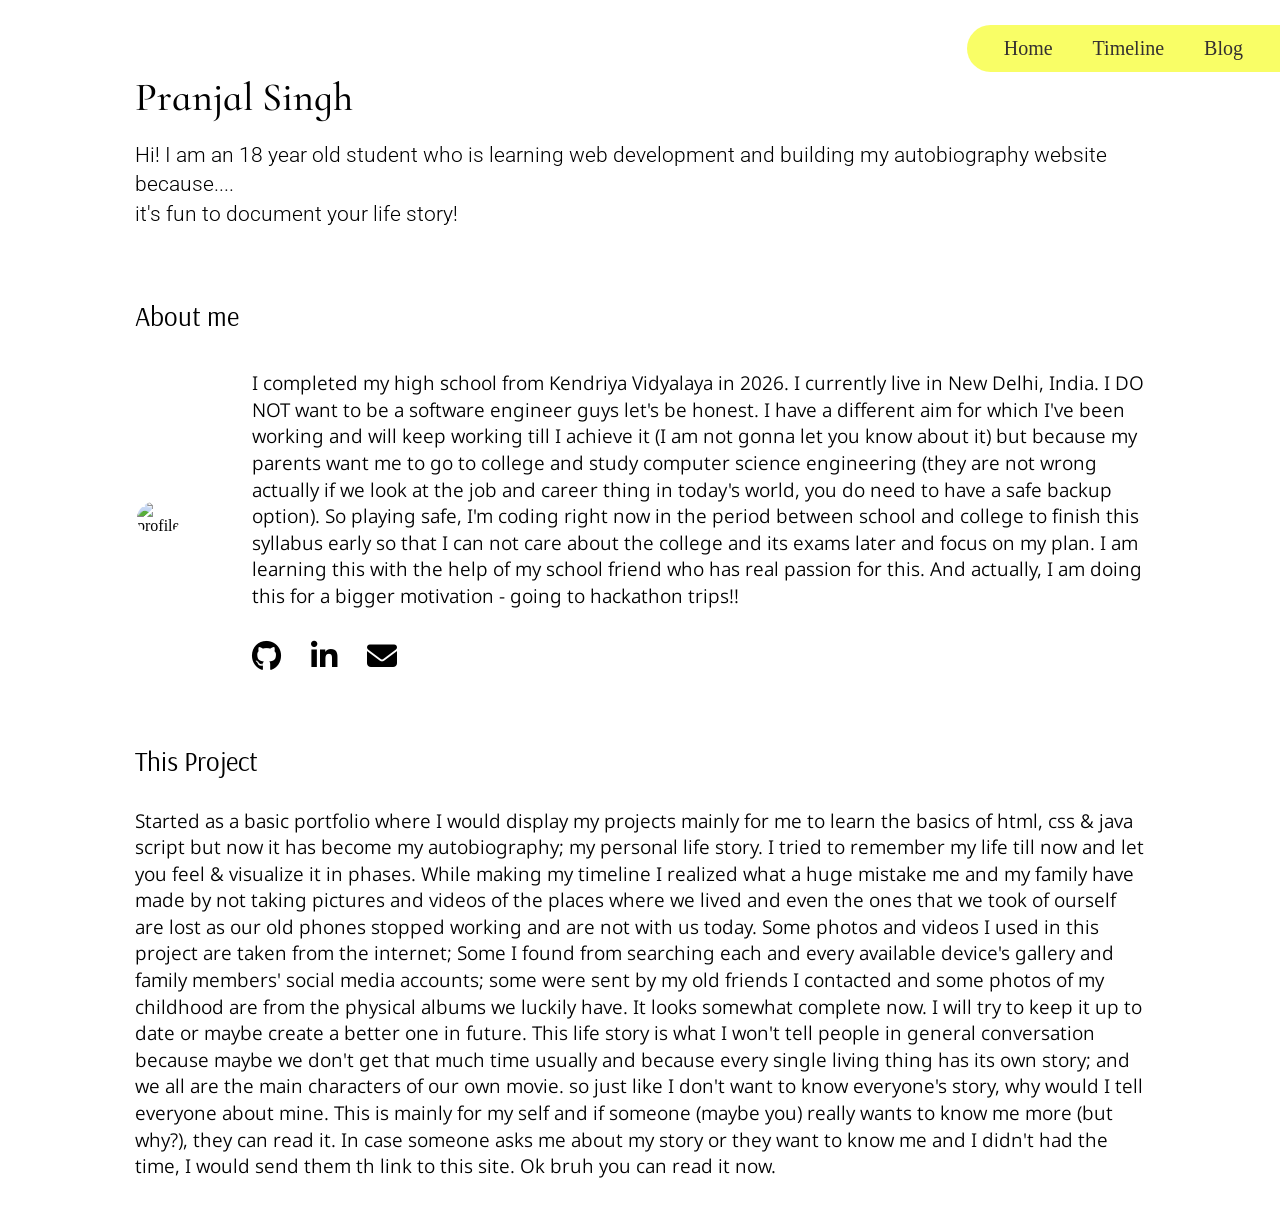
==== index.html @ 799e518a "added many photos and videos" ====
<!DOCTYPE html>

<html>

<head>
    <title> Pranjal's portfolio</title>


    <link rel="preconnect" href="https://fonts.googleapis.com">
    <link rel="preconnect" href="https://fonts.gstatic.com" crossorigin>
    <link href="https://fonts.googleapis.com/css2?family=Cormorant+Infant:ital,wght@0,300..700;1,300..700&display=swap" rel="stylesheet">


    <link rel="preconnect" href="https://fonts.googleapis.com">
    <link rel="preconnect" href="https://fonts.gstatic.com" crossorigin>
    <link href="https://fonts.googleapis.com/css2?family=Roboto:ital,wght@0,100..900;1,100..900&display=swap" rel="stylesheet">

    <link rel="preconnect" href="https://fonts.googleapis.com">
    <link rel="preconnect" href="https://fonts.gstatic.com" crossorigin>
    <link href="https://fonts.googleapis.com/css2?family=Noto+Sans:ital,wght@0,100..900;1,100..900&display=swap" rel="stylesheet">
    
    <link rel="preconnect" href="https://fonts.googleapis.com">
    <link rel="preconnect" href="https://fonts.gstatic.com" crossorigin>
    <link href="https://fonts.googleapis.com/css2?family=Arsenal:ital,wght@0,400;0,700;1,400;1,700&family=Noto+Sans:ital,wght@0,100..900;1,100..900&display=swap" rel="stylesheet">


    <link rel="stylesheet" href="https://cdnjs.cloudflare.com/ajax/libs/font-awesome/6.7.2/css/all.min.css">


    <link rel="stylesheet" href="style.css">

    <meta name="viewport" content="width=device-width, initial-scale=1.0">
</head>

<body>
    
    <div class="main">
       
        <nav>
           <ul>
            <li><a href="index.html">Home</a></li>
            <li><a href="timeline.html">Timeline</a></li>
            <li><a href="blog.html">Blog</a></li>
           </ul>
        </nav>
        
        <h1>
            Pranjal Singh
        </h1>
        
        <p id="intro">Hi! 
            I am an 18 year old student who is learning web development and building my autobiography website because....<br>it's fun to document your life story!</p>
        
        <section id="about">

            <h2>About me</h2>

            <div class="me">
                <img src="https://user-cdn.hackclub-assets.com/019ec02b-ab7c-7051-85a0-fd4ff861299e/pranjal%20profile%20square.jpeg" alt="profile">
                
                <div class="about-text">
                    <p>I completed my high school from Kendriya Vidyalaya in 2026. I currently live in New Delhi, India. I DO NOT want to be a software engineer guys let's be honest.
                        I have a different aim for which I've been working and will keep working till I achieve it (I am not gonna let you know about it) 
                        but because my parents want me to go to college and study computer science engineering (they are not wrong actually if we look at the job and career thing in today's world, you do need to have a safe backup option). 
                        So playing safe, I'm coding right now in the period between school and college to finish this syllabus early so that I can not care about the college and its exams later and focus on my plan. 
                        I am learning this with the help of my school friend who has real passion for this. And actually, I am doing this for a bigger motivation - going to hackathon trips!!</p>
                        <div class="social-links">  
                            <a href="https://github.com/pranjal-irl">
                                <i class="fa-brands fa-github"></i>
                            </a>
                            <a href="https://in.linkedin.com/in/pranjal-singh-5b3a5b3b6">
                                <i class="fa-brands fa-linkedin-in"></i>
                            </a>
                            <a href="mailto:pranjal.quantum@gmail.com">
                                <i class="fa-solid fa-envelope"></i>
                            </a>
                        </div>
                </div>
            </div>
            
        </section>

        <section id="this-project">

            <h2>This Project</h2>

            <p>Started as a basic portfolio where I would display my projects mainly for me to learn the basics of html, css & java script but now it has become my autobiography; my personal life story. 
            I tried to remember my life till now and let you feel & visualize it in phases. 
            While making my timeline I realized what a huge mistake me and my family have made by not taking pictures and videos of the places where we lived and even the ones that we took of ourself are lost as our old phones stopped working and are not with us today. 
            Some photos and videos I used in this project are taken from the internet;  Some I found from searching each and every available device's gallery and family members' social media accounts; some were sent by my old friends I contacted and some photos of my childhood are from the physical albums we luckily have. It looks somewhat complete now.
            I will try to keep it up to date or maybe create a better one in future. 
            This life story is what I won't tell people in general conversation because maybe we don't get that much time usually and because every single living thing has its own story; and we all are the main characters of our own movie. 
            so just like I don't want to know everyone's story, why would I tell everyone about mine. This is mainly for my self and if someone (maybe you) really wants to know me more (but why?), they can read it. 
            In case someone asks me about my story or they want to know me and I didn't had the time, I would send them th link to this site. 
            Ok bruh you can read it now.</p>
        </section>
        
    
    </div>

</body>


</html>
---- style.css ----
h1
{
    font-size:40px;
    margin-top:50px;
    margin-bottom: 0px;
    font-family: "Cormorant Infant", serif;
    font-optical-sizing: auto;
    font-weight: 500;
    font-style: normal;
}

p#intro{
    font-size:21px;
    margin-top: 20px;
    font-family: "Roboto", sans-serif;
    font-optical-sizing: auto;
    font-weight: 300;
    font-style: normal;
    font-variation-settings:
        "wdth" 100;

}

p{
    font-size:19px;
    line-height: 1.4;
    margin-top: 7px;
    margin-bottom: 20px;
    font-family: "Noto Sans", sans-serif;
    font-optical-sizing: auto;
    font-weight: 350;
    font-style: normal;
    font-variation-settings:
        "wdth" 100;

}

h2{
    font-size:27px;
    margin-top:25px;
    margin-bottom:30px;
    font-family: "Arsenal", sans-serif;
    font-weight: 500;
    font-style: normal;
}

h3{
    font-size:19px;
    margin: 0;
    font-family: "Roboto", sans-serif;
    font-optical-sizing: auto;
    font-weight: 350;
    font-style: normal;
    font-variation-settings:
        "wdth" 100;
}

.main{
    color:black;
    padding:15px;
}

body{
    background-image: url(https://cdn.hackclub.com/019ed4d1-8960-74ac-879a-775e1353e3aa/bg%203.png);
    background-size: cover;
    background-position: center;
    margin-left: 120px;
    margin-right: 120px;
    
}

nav ul {
     list-style-type:none;
     margin: 0;
     padding: 0;
     display: flex;
     gap: 40px;
     font-size: 20px;
     justify-content: center;
}

nav ul a{
    color: rgb(52, 48, 48);
    text-decoration:none;
}

nav ul a:hover{
   text-decoration: underline;
}

nav{
    margin: 0px;
    padding-right: 37px;
    padding-left: 37px;
    padding-top: 12px;
    padding-bottom: 12px;
    position: fixed;
    top: 25px;
    right:0px;
    background-color: rgba(245, 253, 1, 0.6);
    border-top-left-radius: 100px;
    border-bottom-left-radius: 100px;
    z-index: 10;
}

section{
    margin-top: 70px;
}

.me img{
    border: 2.5px solid white;
    border-radius: 50%;
    width: 350px;
}

.me{
    display: flex;
    margin: 0px;
    gap: 70px;
    align-items: center;
}

.social-links{
    font-size: 30px;
    display: flex;
    margin-top: 30px;
    gap: 30px;
}

.social-links a{
    color: black;
}

.social-links i{
    transition: 0.3s;
}

.social-links i:hover{
    transform: translateY(-6px);
}

.cards {
    display: flex;
    flex-direction: column;
    gap: 20px;
}

.timeline-card{
    position: relative;
    overflow: hidden;
    margin-top: 30px;
    margin-bottom: 30px;
    padding: 30px;
    border: 1px solid white;
    border-radius: 30px;
}

.timeline-card::before{
    z-index: 1;
    position: absolute;
    top: 0;
    bottom: 0;
    left: 0;
    right: 0;
    content: "";
    background-color: rgba(5, 5, 5, 0.2);
}

.card-content {
    position: relative;
    z-index: 2;
}

.timeline-card h2{
    text-shadow: 2px 2px 5px rgb(0, 0, 0, 1);
}

.timeline-card p{
    text-shadow: 2px 2px 5px rgba(0, 0, 0, 1);
}

.photo-container{
    display: flex;
    flex-wrap: wrap;
    gap: 15px;
}

.photo-container img{
    height: 270px;
    width: auto;
    max-width: 100%;
    object-fit: cover;
    border: 1px solid white;
    border-radius: 15px;
    position: relative;
    transition: 0.25s;
}

.photo-container video{
    height: 270px;
    width: auto;
    max-width: 100%;
    object-fit: cover;
    border: 1px solid white;
    border-radius: 20px;
    position: relative;
    transition: 0.25s;
}

.photo-container img:hover{
    transform: scale(1.2);
    z-index: 4;
}

.photo-container video:hover{
    transform: scale(1.3);
    z-index: 4;
}

.chennai{
    background-image: url(https://cdn.hackclub.com/019ed488-c9cc-7f2d-9c07-4663e5f9f6db/air%20force%20school%20tambaram.jpg);
    background-size: cover;
    background-position: center;
    color: white;
}

.lonavala{
    background-image: url(https://cdn.hackclub.com/019ede9e-0cf9-7f5d-ac33-dfba80f4c766/lonavala%20road.jpg);
    background-size: cover;
    background-position: center;
    color: white;
}

.ferozepur{
    background-image: url(https://cdn.hackclub.com/019f6f95-2103-7e95-a175-a2a3784e7301/ferozepur%20background.jpg);
    background-size: cover;
    background-position: center;
    color: white;
}

.kv2dc{
    background-image: url(https://cdn.hackclub.com/019f6f88-3ec3-79e7-a377-eaa5914ae218/kv2dc%20background.jpg);
    background-size: cover;
    background-position: center;
    color: white;
}

.jee{
    background-image: url(https://cdn.hackclub.com/019f6f9f-587f-7126-b068-06cb53c5634c/jee%20background.jpg);
    background-size: cover;
    background-position: center;
    color: white; 
}

@media(max-width: 768px){

    p{
        font-size: 17px;
    }

    nav ul{
        gap:15px;
        margin-top: 0px;
        margin-right: 0px;
        font-size: 18px;
    }

    nav{
        padding: 9px;
    }

    body{
        margin-left: 30px;
        margin-right: 30px;
    }
    h2{
        margin-top: 15px;
    }
    
    .me p{
        margin: 0;
    }
    .me img{
        width:250px;
        margin-top: 30;
        margin-left: auto;
        margin-right: auto;
    }

    .timeline-card{
        margin-left: 0px;
        margin-right: 0px;
    }
}

@media(max-width:848px){
    .me img{
        width: 240px;
    }
}

@media(max-width:1100px){
    .me{
        margin: 0px;
        flex-direction: column;
        gap: 30px;
    }
}
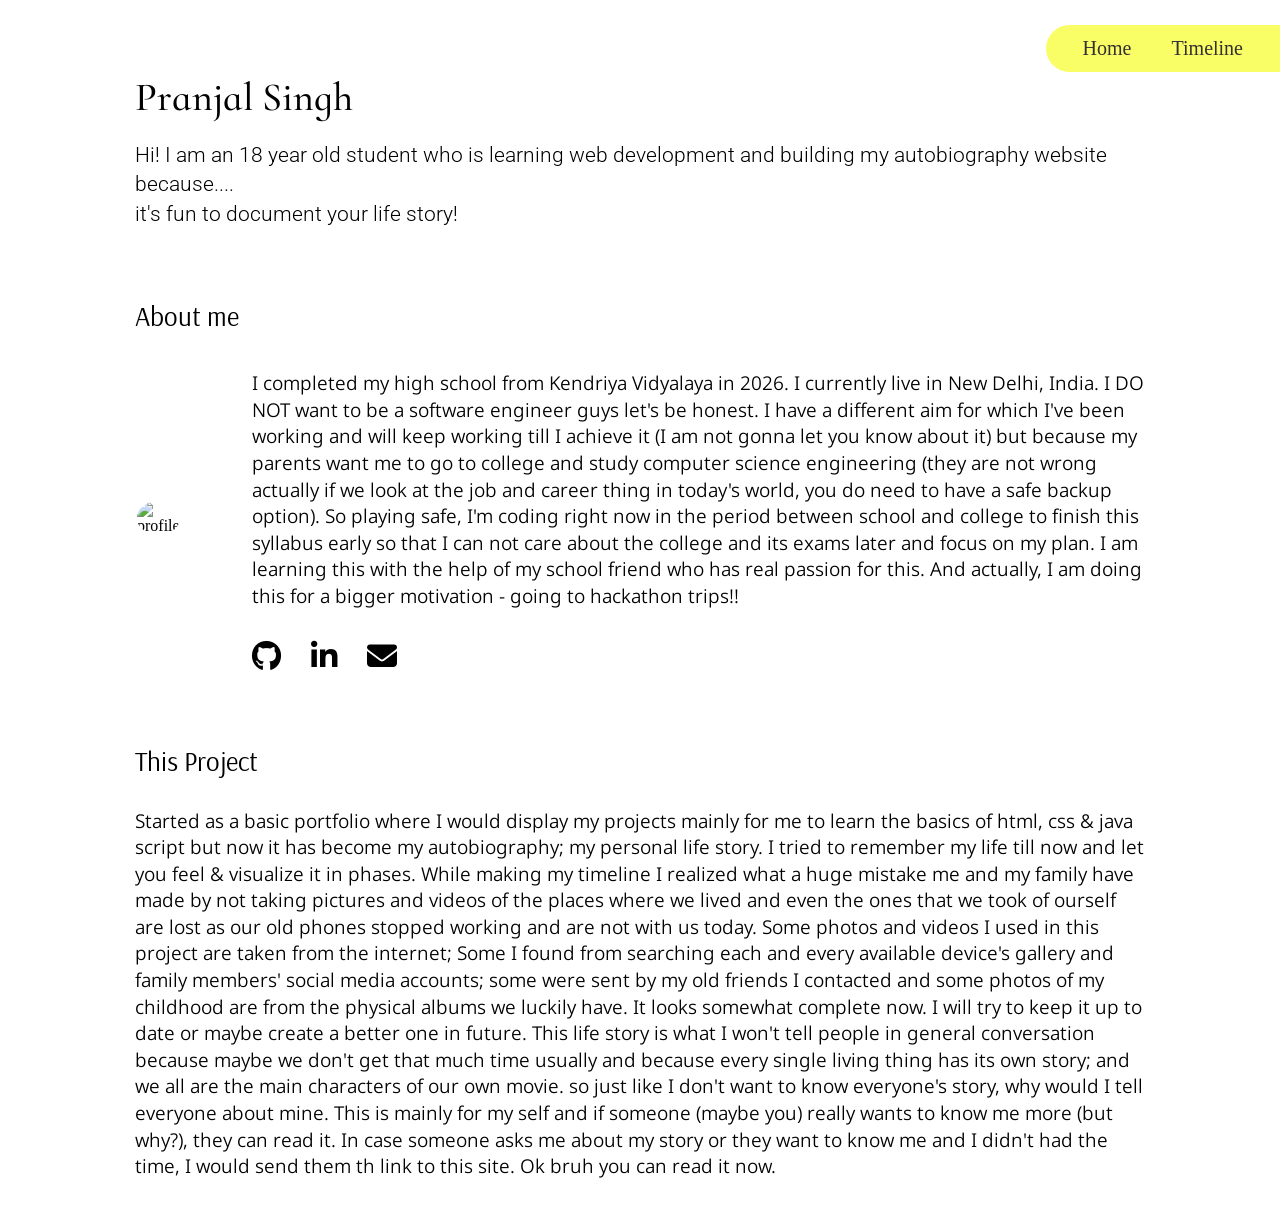
==== commit 505e5a12: "removed blog page and added many more photos and videos" ====
--- a/index.html
+++ b/index.html
@@ -40,7 +40,6 @@
            <ul>
             <li><a href="index.html">Home</a></li>
             <li><a href="timeline.html">Timeline</a></li>
-            <li><a href="blog.html">Blog</a></li>
            </ul>
         </nav>
         
